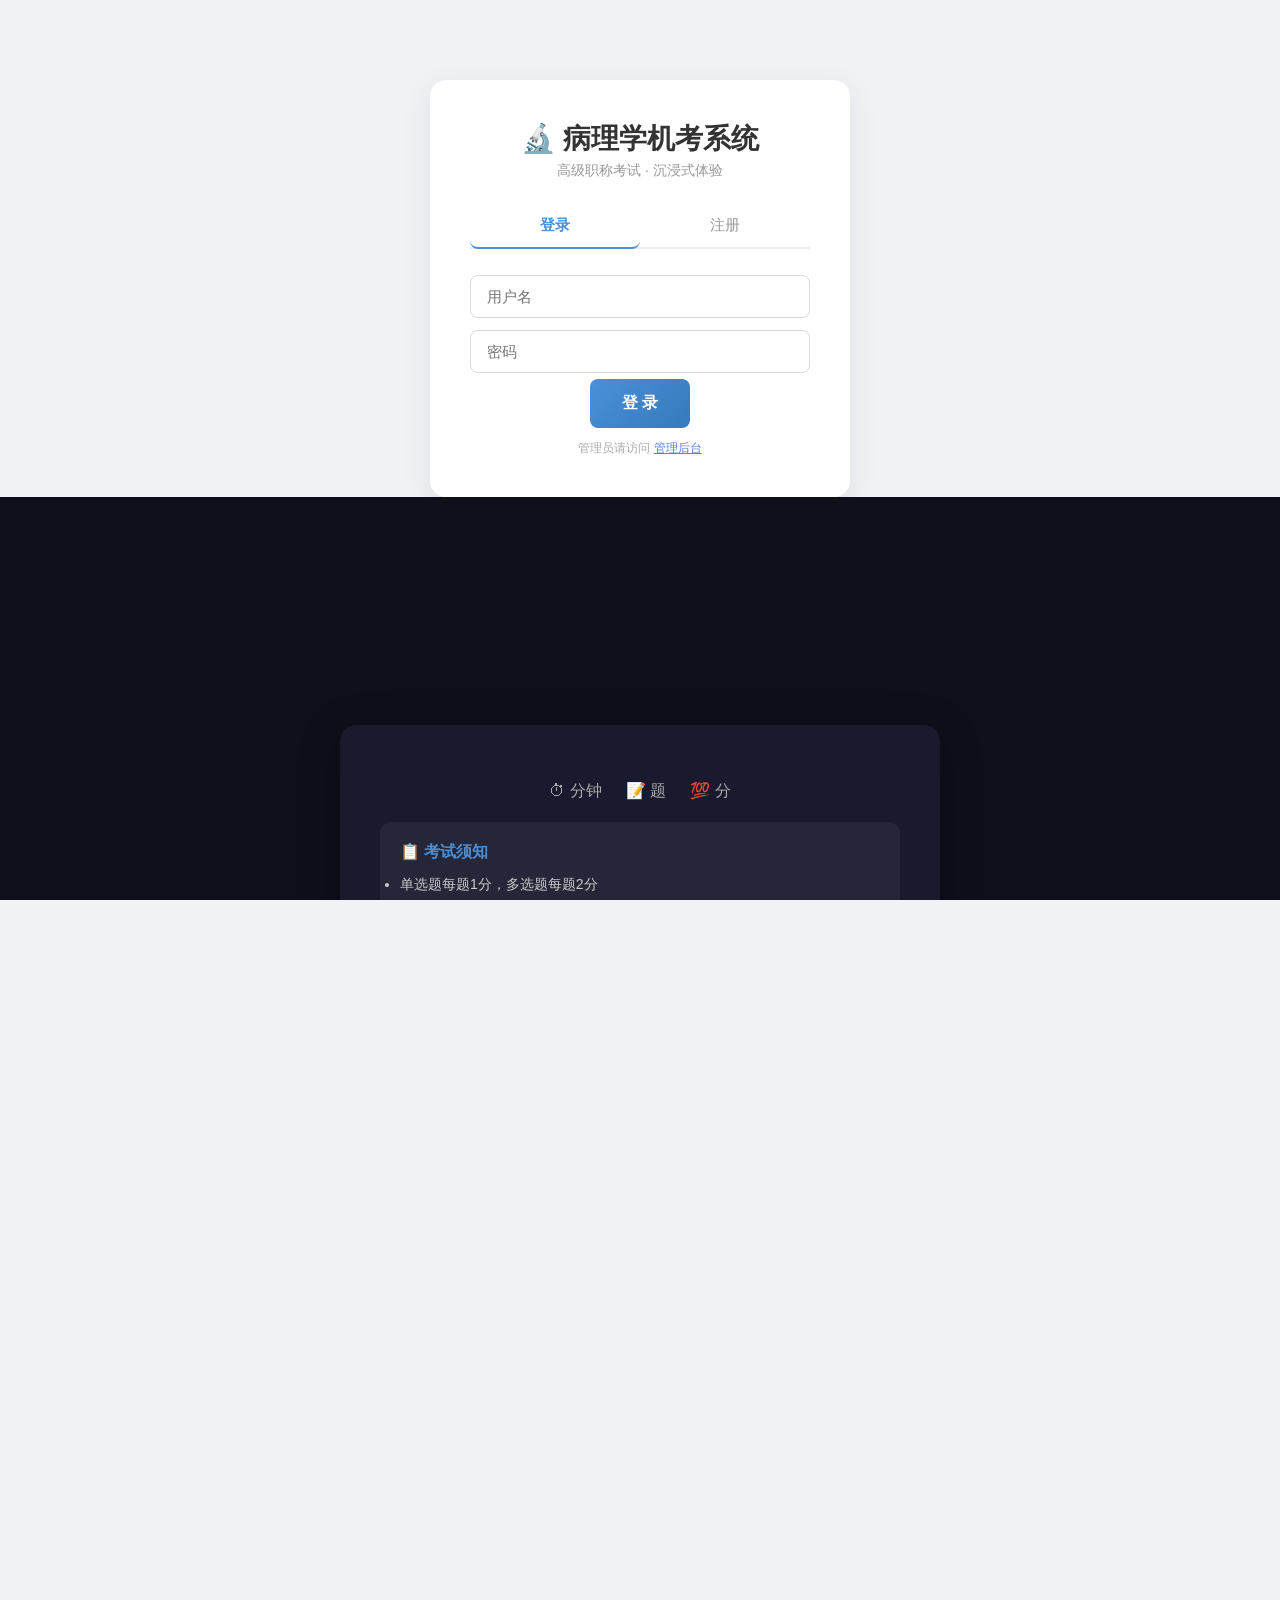
==== exam_system/static/index.html @ 65e271cf "fix: 修复试题解析问题 - backend提交接口增加完整解析数据(content/options/analysis/type) - H5前端添加试题解析展示功能 - 修复H5交卷按钮函数名错误 " ====
<!DOCTYPE html>
<html lang="zh-CN">
<head>
<meta charset="UTF-8">
<meta name="viewport" content="width=device-width, initial-scale=1.0, user-scalable=no">
<title>病理学机考系统</title>
<link rel="stylesheet" href="style.css?v=3.1">
</head>
<body>

<!-- ============ 登录页 ============ -->
<div id="pg-login" class="page active">
  <div class="auth-box">
    <h1>🔬 病理学机考系统</h1>
    <p class="subtitle">高级职称考试 · 沉浸式体验</p>
    <div class="tabs">
      <button class="tab active" onclick="switchAuthTab('login')">登录</button>
      <button class="tab" onclick="switchAuthTab('register')">注册</button>
    </div>
    <div id="form-login">
      <input id="login-user" placeholder="用户名" autocomplete="off">
      <input id="login-pass" type="password" placeholder="密码">
      <button class="btn-primary" onclick="doLogin()">登 录</button>
      <p class="hint">管理员请访问 <a href="/admin" style="color:#5680e9;">管理后台</a></p>
    </div>
    <div id="form-register" style="display:none">
      <input id="reg-user" placeholder="用户名" autocomplete="off">
      <input id="reg-pass" type="password" placeholder="密码(至少4位)">
      <input id="reg-pass2" type="password" placeholder="确认密码">
      <button class="btn-primary" onclick="doRegister()">注 册</button>
    </div>
  </div>
</div>

<!-- ============ 学生首页 ============ -->
<div id="pg-home" class="page">
  <header>
    <h2>🔬 病理学机考系统</h2>
    <div class="header-right">
      <span id="user-name"></span>
      <button class="btn-sm" onclick="showRecords()">📊 我的成绩</button>
      <button class="btn-sm btn-outline" onclick="doLogout()">退出</button>
    </div>
  </header>
  <div id="paper-list" class="paper-grid"></div>
  <div id="records-panel" style="display:none"></div>
</div>

<!-- ============ 考试说明 ============ -->
<div id="pg-intro" class="page dark-bg">
  <div class="intro-card">
    <h2 id="exam-title"></h2>
    <div class="exam-meta">
      <span>⏱ <span id="exam-duration"></span>分钟</span>
      <span>📝 <span id="exam-total"></span>题</span>
      <span>💯 <span id="exam-score"></span>分</span>
    </div>
    <div class="rules">
      <h3>📋 考试须知</h3>
      <ul>
        <li>单选题每题1分，多选题每题2分</li>
        <li>多选题多选/少选/错选均不得分</li>
        <li>共用题干题每组题共用同一题干，案例分析题为不定项选择</li>
        <li>右侧答题卡可快速跳转，已答题目显示蓝色</li>
        <li>交卷后可在回顾页查看全部题目答案和解析</li>
      </ul>
    </div>
    <button class="btn-primary btn-lg" onclick="startExam()">🚀 开始考试</button>
  </div>
</div>

<!-- ============ 板块过渡 ============ -->
<div id="pg-section-intro" class="page dark-bg">
  <div class="section-intro-card">
    <div class="section-badge" id="sec-badge"></div>
    <h2 id="sec-title"></h2>
    <p id="sec-desc"></p>
    <div class="section-stats"><span id="sec-count"></span></div>
    <button class="btn-primary btn-lg" onclick="enterSection()">▶ 进入本部分</button>
  </div>
</div>

<!-- ============ 答题界面 ============ -->
<div id="pg-exam" class="page">
  <!-- 顶部栏 -->
  <div class="exam-topbar">
    <div class="timer" id="timer-display">⏱ 120:00</div>
    <div class="progress-wrap">
      <div class="progress-bar"><div class="progress-fill" id="prog-fill"></div></div>
      <span id="prog-text">0/100</span>
    </div>
    <button class="btn-sm" onclick="toggleAnswerSheet()" style="background:#2a2a4a;color:#ccc;">📋 答题卡</button>
    <button class="btn-submit" onclick="confirmSubmit()">交卷</button>
  </div>

  <!-- 主区域：题目 + 答题卡 -->
  <div class="exam-main">
    <!-- 题目区域 -->
    <div class="exam-left">
      <!-- 共用题干 -->
      <div id="stem-area" class="stem-area" style="display:none">
        <div class="stem-header">
          <span class="stem-badge">📋 共用题干</span>
          <span id="stem-range"></span>
        </div>
        <div class="stem-content" id="stem-content"></div>
      </div>
      <!-- 题目内容 -->
      <div class="question-scroll" id="q-area"></div>
      <!-- 底部导航 -->
      <div class="nav-bar">
        <button class="btn-nav" id="btn-prev" onclick="prevQ()">◀ 上一题</button>
        <span class="q-indicator" id="q-indicator"></span>
        <button class="btn-nav" id="btn-next" onclick="nextQ()">下一题 ▶</button>
      </div>
    </div>

    <!-- 答题卡侧边栏 -->
    <div class="exam-right" id="answer-sheet">
      <div class="sheet-header">
        <span>📋 答题卡</span>
        <span class="sheet-legend">
          <span class="dot done"></span>已答
          <span class="dot cur"></span>当前
          <span class="dot und"></span>未答
        </span>
      </div>
      <div class="sheet-body" id="sheet-body"></div>
    </div>
  </div>
</div>

<!-- ============ 成绩+回顾页 ============ -->
<div id="pg-result" class="page">
  <!-- 成绩头部 -->
  <div class="result-header">
    <h2>🎉 考试完成</h2>
    <div class="score-row">
      <div class="score-circle">
        <span id="res-score">0</span><small>分</small>
      </div>
      <div class="result-stats">
        <div><span class="stat-v" id="res-total">0</span><span class="stat-l">总题数</span></div>
        <div class="stat-good"><span class="stat-v" id="res-correct">0</span><span class="stat-l">答对</span></div>
        <div class="stat-bad"><span class="stat-v" id="res-wrong">0</span><span class="stat-l">答错</span></div>
        <div><span class="stat-v" id="res-rate">0%</span><span class="stat-l">正确率</span></div>
      </div>
    </div>
    <button class="btn-primary" onclick="showPage('pg-home');loadPapers()">返回首页</button>
    <button class="btn-outline" onclick="document.getElementById('review-area').scrollIntoView({behavior:'smooth'})">👇 查看解析</button>
  </div>
  <!-- 题目回顾 -->
  <div class="review-area" id="review-area"></div>
</div>

<script src="app.js?v=3.1"></script>
</body>
</html>
---- exam_system/static/style.css ----
/* ==================== 全局 ==================== */
* { margin:0; padding:0; box-sizing:border-box; }
html, body { height:100%; overflow:hidden; }
body {
  font-family: -apple-system, BlinkMacSystemFont, 'Segoe UI', 'PingFang SC', 'Microsoft YaHei', sans-serif;
  background:#f0f2f5; color:#333;
}

.page { display:none; }
.page.active { display:block; }
#pg-exam.active, #pg-result.active { display:flex; flex-direction:column; height:100vh; }

input, select, textarea {
  padding:12px 16px; border:1px solid #d9d9d9; border-radius:8px;
  font-size:15px; width:100%; margin:6px 0; outline:none; font-family:inherit;
}
input:focus, select:focus, textarea:focus { border-color:#4a90d9; }
textarea { resize:vertical; }

button { cursor:pointer; border:none; border-radius:8px; font-size:15px; padding:10px 20px; transition:all .2s; }
.btn-primary { background:linear-gradient(135deg,#4a90d9,#357abd); color:#fff; padding:14px 32px; font-size:16px; font-weight:600; }
.btn-primary:hover { transform:translateY(-1px); box-shadow:0 4px 15px rgba(74,144,217,.4); }
.btn-primary:disabled { opacity:.5; transform:none; cursor:not-allowed; }
.btn-outline { background:transparent; border:1px solid #d9d9d9; color:#666; }
.btn-sm { padding:6px 14px; font-size:13px; }
.btn-xs { padding:4px 10px; font-size:12px; }
.btn-del { background:#e74c3c; color:#fff; }
.btn-lg { padding:18px 48px; font-size:18px; }

/* ==================== 登录 ==================== */
.auth-box {
  max-width:420px; margin:80px auto 0; background:#fff; border-radius:16px;
  padding:40px; box-shadow:0 8px 30px rgba(0,0,0,.08); text-align:center;
}
.auth-box h1 { font-size:28px; margin-bottom:4px; }
.subtitle { color:#999; margin-bottom:24px; font-size:14px; }
.tabs { display:flex; gap:0; margin-bottom:20px; border-bottom:2px solid #eee; }
.tab { flex:1; padding:12px; background:none; font-size:15px; color:#999; border-bottom:2px solid transparent; margin-bottom:-2px; }
.tab.active { color:#4a90d9; border-bottom-color:#4a90d9; font-weight:600; }
.hint { color:#aaa; font-size:12px; margin-top:12px; }

/* ==================== 头部 ==================== */
header {
  background:linear-gradient(135deg,#1a1a2e,#16213e); color:#fff;
  padding:14px 24px; display:flex; align-items:center; justify-content:space-between;
}
header h2 { font-size:20px; }
.header-right { display:flex; align-items:center; gap:10px; }
.header-right .btn-sm { background:rgba(255,255,255,.15); color:#fff; }
.header-right .btn-outline { border-color:rgba(255,255,255,.3); color:#ccc; }

/* ==================== 试卷卡片 ==================== */
.paper-grid { max-width:900px; margin:24px auto; padding:0 20px; display:grid; grid-template-columns:repeat(auto-fill,minmax(280px,1fr)); gap:16px; }
.paper-card { background:#fff; border-radius:12px; padding:24px; cursor:pointer; box-shadow:0 2px 12px rgba(0,0,0,.06); transition:all .2s; }
.paper-card:hover { transform:translateY(-2px); box-shadow:0 6px 20px rgba(0,0,0,.12); }
.paper-card h3 { font-size:17px; margin-bottom:12px; color:#1a1a2e; }
.paper-info { display:flex; gap:16px; color:#666; font-size:13px; margin-bottom:10px; }
.paper-types { display:flex; flex-wrap:wrap; gap:6px; }
.paper-types span { background:#e8f0fe; color:#4a90d9; padding:3px 8px; border-radius:4px; font-size:12px; }

/* ==================== 考试说明 ==================== */
.dark-bg { background:#0f0f1a; display:flex; align-items:center; justify-content:center; min-height:100vh; }
.intro-card, .section-intro-card {
  background:#1a1a2e; border-radius:16px; padding:40px; max-width:600px; width:90%;
  text-align:center; box-shadow:0 8px 40px rgba(0,0,0,.3); color:#ccc;
}
.intro-card h2 { font-size:24px; color:#fff; margin-bottom:16px; }
.exam-meta { display:flex; justify-content:center; gap:24px; margin-bottom:20px; color:#aaa; }
.rules { text-align:left; background:rgba(255,255,255,.05); border-radius:12px; padding:20px; margin-bottom:24px; }
.rules h3 { color:#4a90d9; margin-bottom:10px; font-size:16px; }
.rules li { color:#ccc; margin:8px 0; font-size:14px; line-height:1.6; }

/* ==================== 板块过渡 ==================== */
.section-intro-card { padding:50px 40px; }
.section-badge { font-size:48px; margin-bottom:16px; }
.section-intro-card h2 { font-size:32px; color:#fff; margin-bottom:8px; }
.section-intro-card p { color:#999; font-size:16px; margin-bottom:20px; }
.section-stats { color:#4a90d9; font-size:14px; margin-bottom:24px; }

/* ==================== 答题界面（固定布局） ==================== */
.exam-topbar {
  background:#1a1a2e; padding:8px 20px; display:flex; align-items:center;
  gap:12px; border-bottom:1px solid #2a2a4a; flex-shrink:0;
}
.timer { color:#4a90d9; font-size:18px; font-weight:600; font-variant-numeric:tabular-nums; min-width:85px; }
.progress-wrap { flex:1; display:flex; align-items:center; gap:10px; }
.progress-bar { flex:1; height:6px; background:#2a2a4a; border-radius:3px; overflow:hidden; }
.progress-fill { height:100%; background:linear-gradient(90deg,#4a90d9,#67b8e0); border-radius:3px; transition:width .3s; }
#prog-text { color:#aaa; font-size:13px; min-width:55px; }
.btn-submit { background:#e74c3c; color:#fff; padding:8px 20px; font-size:14px; border-radius:6px; }

/* 主区域：两栏布局 */
.exam-main {
  display:flex; flex:1; overflow:hidden;
  background:#0f0f1a;
}

/* 左侧：题目区域 */
.exam-left {
  flex:1; display:flex; flex-direction:column; overflow:hidden;
  min-width:0;
}

/* 共用题干 */
.stem-area {
  background:#1e1e36; border-left:4px solid #4a90d9; padding:12px 16px;
  margin:0; border-radius:0; flex-shrink:0; max-height:120px; overflow-y:auto;
}
.stem-header { display:flex; align-items:center; gap:10px; margin-bottom:6px; }
.stem-badge { background:#4a90d9; color:#fff; padding:2px 8px; border-radius:4px; font-size:11px; }
#stem-range { color:#888; font-size:11px; }
.stem-content { color:#ccc; font-size:14px; line-height:1.6; }

/* 题目滚动区 */
.question-scroll {
  flex:1; overflow-y:auto; padding:16px 20px;
}
.q-card { background:#1a1a2e; border-radius:12px; padding:24px; }
.q-header { display:flex; align-items:center; gap:10px; margin-bottom:16px; flex-wrap:wrap; }
.q-num { color:#4a90d9; font-size:15px; font-weight:600; }
.q-type { background:rgba(74,144,217,.15); color:#4a90d9; padding:2px 10px; border-radius:4px; font-size:12px; }
.hint-tag { padding:2px 8px; border-radius:4px; font-size:11px; font-weight:600; }
.multi-hint { background:rgba(243,156,18,.15); color:#f39c12; }

.q-content { color:#e0e0e0; font-size:16px; line-height:1.8; margin-bottom:20px; }
.q-options { display:flex; flex-direction:column; gap:10px; }

/* 选项 - 单选/多选区分 */
.opt {
  display:flex; align-items:flex-start; gap:12px; padding:12px 16px;
  border:2px solid #2a2a4a; border-radius:10px; cursor:pointer;
  transition:all .15s; background:transparent; user-select:none;
}
.opt:hover { border-color:#4a90d9; background:rgba(74,144,217,.05); }
.opt.sel { border-color:#4a90d9; background:rgba(74,144,217,.12); }
.opt-icon {
  width:24px; height:24px; display:flex; align-items:center; justify-content:center;
  font-size:18px; color:#888; flex-shrink:0; margin-top:1px;
}
.opt.sel .opt-icon { color:#4a90d9; }
.opt-text { color:#ccc; font-size:15px; line-height:1.6; padding-top:1px; flex:1; }

/* 底部导航 */
.nav-bar {
  display:flex; align-items:center; justify-content:space-between;
  padding:12px 20px; background:#1a1a2e; border-top:1px solid #2a2a4a;
  flex-shrink:0;
}
.btn-nav { background:#2a2a4a; color:#ccc; padding:10px 24px; border-radius:8px; font-size:15px; }
.btn-nav:hover { background:#3a3a5a; }
.q-indicator { color:#888; font-size:14px; font-weight:600; }

/* 右侧：答题卡 */
.exam-right {
  width:280px; background:#151525; border-left:1px solid #2a2a4a;
  display:flex; flex-direction:column; flex-shrink:0; overflow:hidden;
}
.sheet-header {
  display:flex; justify-content:space-between; align-items:center;
  padding:12px 14px; color:#ccc; font-size:14px; font-weight:600;
  border-bottom:1px solid #2a2a4a; flex-shrink:0;
}
.sheet-legend { display:flex; gap:10px; font-size:11px; font-weight:400; color:#888; }
.dot { display:inline-block; width:10px; height:10px; border-radius:2px; margin-right:3px; vertical-align:middle; }
.dot.done { background:#4a90d9; }
.dot.cur { background:transparent; border:2px solid #f39c12; width:8px; height:8px; }
.dot.und { background:#2a2a4a; }

.sheet-body { flex:1; overflow-y:auto; padding:10px; }
.sheet-section { margin-bottom:14px; }
.sheet-sec-title { color:#888; font-size:12px; margin-bottom:6px; padding-left:4px; }
.sheet-grid { display:flex; flex-wrap:wrap; gap:5px; }
.sheet-num {
  width:30px; height:30px; border-radius:4px; background:#2a2a4a;
  color:#999; font-size:12px; font-weight:600;
  display:flex; align-items:center; justify-content:center;
  cursor:pointer; transition:all .15s;
}
.sheet-num:hover { background:#3a3a5a; }
.sheet-num.done { background:#4a90d9; color:#fff; }
.sheet-num.cur { border:2px solid #f39c12; box-shadow:0 0 6px rgba(243,156,18,.4); }

/* ==================== 成绩+回顾页 ==================== */
#pg-result { background:#0f0f1a; overflow-y:auto; }
.result-header {
  text-align:center; padding:30px 20px;
  background:linear-gradient(180deg,#1a1a2e,#0f0f1a);
  position:sticky; top:0; z-index:5;
}
.result-header h2 { color:#fff; font-size:26px; margin-bottom:16px; }
.score-row { display:flex; align-items:center; justify-content:center; gap:40px; margin-bottom:20px; flex-wrap:wrap; }

.score-circle {
  width:100px; height:100px; border-radius:50%;
  background:linear-gradient(135deg,#4a90d9,#357abd);
  display:flex; flex-direction:column; align-items:center; justify-content:center;
  color:#fff; flex-shrink:0;
}
.score-circle span { font-size:36px; font-weight:700; }
.score-circle small { font-size:14px; opacity:.8; }

.result-stats { display:flex; gap:24px; }
.result-stats > div { text-align:center; }
.stat-v { display:block; font-size:24px; font-weight:700; color:#fff; }
.stat-l { font-size:12px; color:#888; }
.stat-good .stat-v { color:#2ecc71; }
.stat-bad .stat-v { color:#e74c3c; }

.result-header .btn-primary, .result-header .btn-outline { margin:0 8px; }

/* 题目回顾 */
.review-area { max-width:800px; margin:0 auto; padding:10px 20px 40px; }

.review-card {
  background:#1a1a2e; border-radius:12px; padding:20px 24px; margin-bottom:16px;
  border-left:4px solid #2a2a4a;
}
.review-card.review-correct { border-left-color:#2ecc71; }
.review-card.review-wrong { border-left-color:#e74c3c; }

.review-q-header { display:flex; align-items:center; gap:10px; margin-bottom:12px; flex-wrap:wrap; }
.review-q-num { color:#4a90d9; font-size:14px; font-weight:600; }
.review-q-type { background:rgba(74,144,217,.15); color:#4a90d9; padding:2px 8px; border-radius:4px; font-size:11px; }
.review-result { padding:2px 10px; border-radius:4px; font-size:12px; font-weight:600; }
.tag-correct { background:rgba(46,204,113,.15); color:#2ecc71; }
.tag-wrong { background:rgba(231,76,60,.15); color:#e74c3c; }

.review-q-content { color:#e0e0e0; font-size:15px; line-height:1.8; margin-bottom:12px; }

.review-options { display:flex; flex-direction:column; gap:6px; margin-bottom:12px; }
.review-opt {
  display:flex; align-items:center; gap:10px; padding:8px 14px;
  border-radius:8px; background:#22223a; color:#bbb; font-size:14px;
  position:relative;
}
.review-opt.opt-right { background:rgba(46,204,113,.1); color:#2ecc71; }
.review-opt.opt-user-wrong { background:rgba(231,76,60,.08); }
.review-opt-key {
  width:24px; height:24px; border-radius:50%; background:#2a2a4a;
  display:flex; align-items:center; justify-content:center;
  font-weight:600; font-size:12px; color:#888; flex-shrink:0;
}
.opt-right .review-opt-key { background:#2ecc71; color:#fff; }
.review-opt-text { flex:1; }
.review-opt .marker-correct {
  color:#2ecc71; font-size:18px; font-weight:700; margin-left:auto;
}
.review-opt .marker-wrong {
  color:#e74c3c; font-size:18px; font-weight:700; margin-left:auto;
}

.review-answer-row { display:flex; gap:24px; margin-bottom:8px; font-size:14px; }
.ans-label { color:#888; }
.ans-val { font-weight:600; }
.ans-correct { color:#2ecc71; }
.ans-wrong { color:#e74c3c; }

.review-analysis {
  background:rgba(74,144,217,.08); border-radius:8px;
  padding:12px 16px; color:#bbb; font-size:14px; line-height:1.7; margin-top:8px;
}
.review-analysis .ans-label { color:#4a90d9; font-weight:600; }

/* ==================== 管理后台 ==================== */
.admin-section { max-width:1000px; margin:20px auto; padding:0 20px; }
.admin-section h3 { font-size:20px; margin-bottom:16px; }
.tbl { width:100%; border-collapse:collapse; background:#fff; border-radius:8px; overflow:hidden; font-size:14px; }
.tbl th { background:#f5f6fa; padding:10px; text-align:left; font-weight:600; }
.tbl td { padding:10px; border-top:1px solid #eee; }
.form-card { background:#fff; border-radius:12px; padding:24px; margin:16px 0; box-shadow:0 2px 8px rgba(0,0,0,.06); }
.form-card h4 { margin-bottom:16px; }
.form-row { display:flex; gap:10px; }
.form-row input { width:50%; }

.import-tabs { display:flex; gap:0; margin:16px 0; border-bottom:2px solid #eee; }
.import-tabs .tab { padding:10px 20px; }
.import-panel { background:#fff; border-radius:12px; padding:24px; margin-top:16px; }
.import-panel h4 { margin-bottom:12px; }
.import-panel .hint { font-size:12px; color:#888; margin-bottom:16px; white-space:pre-line; line-height:1.6; }

.qc-badge { display:inline-block; background:#e8f0fe; color:#4a90d9; padding:4px 12px; border-radius:6px; margin:4px; font-size:14px; }

.stats-grid { display:grid; grid-template-columns:repeat(auto-fill,minmax(160px,1fr)); gap:12px; margin-bottom:24px; }
.stat-card { background:#fff; border-radius:10px; padding:20px; text-align:center; box-shadow:0 2px 8px rgba(0,0,0,.05); }
.stat-card h4 { font-size:13px; color:#888; margin-bottom:8px; }
.big-num { font-size:32px; font-weight:700; color:#1a1a2e; }

.empty { text-align:center; color:#999; padding:40px; }

.record-item {
  background:#fff; border-radius:8px; padding:12px 16px; margin:8px 0;
  display:flex; justify-content:space-between; align-items:center;
  box-shadow:0 1px 4px rgba(0,0,0,.04);
}

/* ==================== 响应式 ==================== */
@media (max-width:800px) {
  .auth-box { margin:20px; padding:24px; }

  /* 答题卡覆盖显示 */
  .exam-right {
    position:fixed; right:-300px; top:0; bottom:0; width:280px; z-index:100;
    transition:right .3s; box-shadow:-4px 0 20px rgba(0,0,0,.5);
  }
  .exam-right.open { right:0; }

  .exam-topbar { padding:8px 12px; gap:8px; }
  .timer { font-size:14px; min-width:70px; }
  .btn-submit { padding:6px 12px; font-size:12px; }
  .question-scroll { padding:12px; }
  .q-card { padding:16px; }

  .score-row { flex-direction:column; gap:16px; }
  .result-stats { gap:16px; }
  .result-stats .stat-v { font-size:20px; }
}
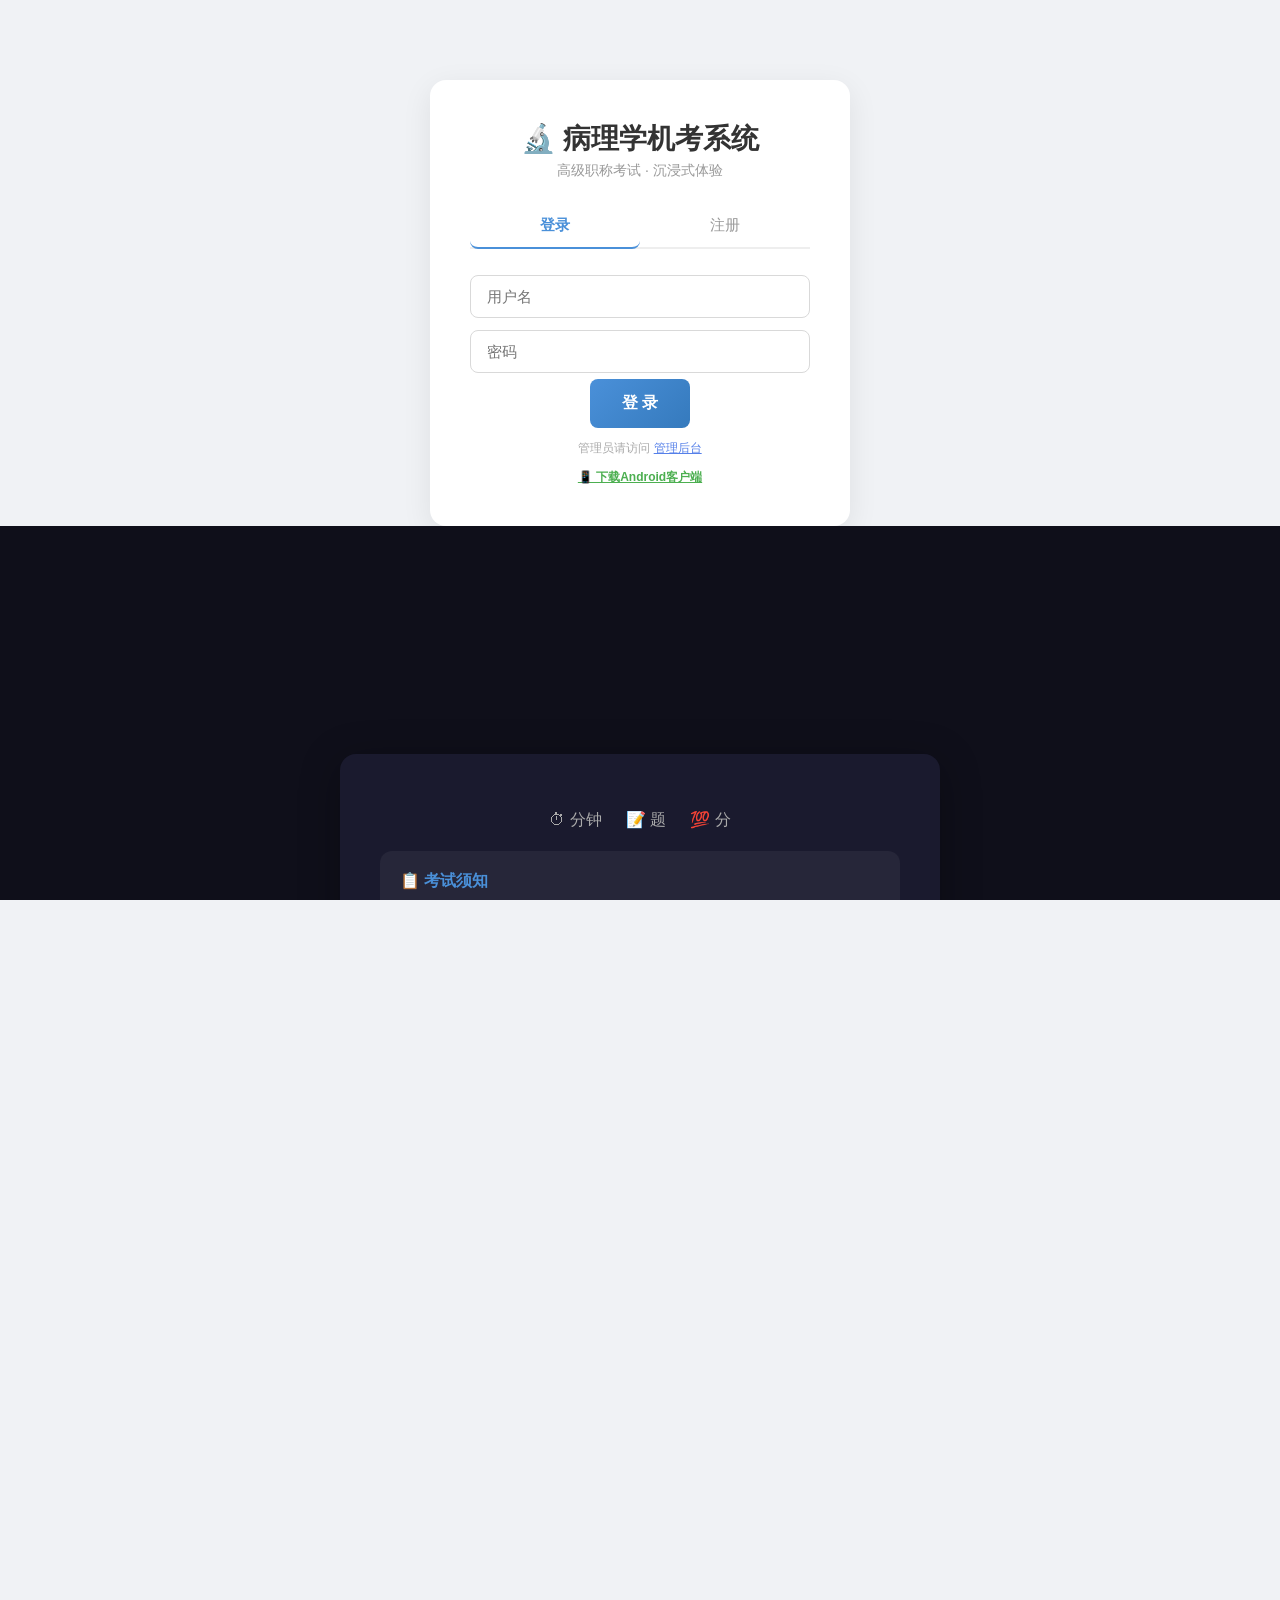
==== commit 3d929efd: "add APK download link to PC login" ====
--- a/exam_system/static/index.html
+++ b/exam_system/static/index.html
@@ -1,158 +1,159 @@
-<!DOCTYPE html>
-<html lang="zh-CN">
-<head>
-<meta charset="UTF-8">
-<meta name="viewport" content="width=device-width, initial-scale=1.0, user-scalable=no">
-<title>病理学机考系统</title>
-<link rel="stylesheet" href="style.css?v=3.1">
-</head>
-<body>
-
-<!-- ============ 登录页 ============ -->
-<div id="pg-login" class="page active">
-  <div class="auth-box">
-    <h1>🔬 病理学机考系统</h1>
-    <p class="subtitle">高级职称考试 · 沉浸式体验</p>
-    <div class="tabs">
-      <button class="tab active" onclick="switchAuthTab('login')">登录</button>
-      <button class="tab" onclick="switchAuthTab('register')">注册</button>
-    </div>
-    <div id="form-login">
-      <input id="login-user" placeholder="用户名" autocomplete="off">
-      <input id="login-pass" type="password" placeholder="密码">
-      <button class="btn-primary" onclick="doLogin()">登 录</button>
-      <p class="hint">管理员请访问 <a href="/admin" style="color:#5680e9;">管理后台</a></p>
-    </div>
-    <div id="form-register" style="display:none">
-      <input id="reg-user" placeholder="用户名" autocomplete="off">
-      <input id="reg-pass" type="password" placeholder="密码(至少4位)">
-      <input id="reg-pass2" type="password" placeholder="确认密码">
-      <button class="btn-primary" onclick="doRegister()">注 册</button>
-    </div>
-  </div>
-</div>
-
-<!-- ============ 学生首页 ============ -->
-<div id="pg-home" class="page">
-  <header>
-    <h2>🔬 病理学机考系统</h2>
-    <div class="header-right">
-      <span id="user-name"></span>
-      <button class="btn-sm" onclick="showRecords()">📊 我的成绩</button>
-      <button class="btn-sm btn-outline" onclick="doLogout()">退出</button>
-    </div>
-  </header>
-  <div id="paper-list" class="paper-grid"></div>
-  <div id="records-panel" style="display:none"></div>
-</div>
-
-<!-- ============ 考试说明 ============ -->
-<div id="pg-intro" class="page dark-bg">
-  <div class="intro-card">
-    <h2 id="exam-title"></h2>
-    <div class="exam-meta">
-      <span>⏱ <span id="exam-duration"></span>分钟</span>
-      <span>📝 <span id="exam-total"></span>题</span>
-      <span>💯 <span id="exam-score"></span>分</span>
-    </div>
-    <div class="rules">
-      <h3>📋 考试须知</h3>
-      <ul>
-        <li>单选题每题1分，多选题每题2分</li>
-        <li>多选题多选/少选/错选均不得分</li>
-        <li>共用题干题每组题共用同一题干，案例分析题为不定项选择</li>
-        <li>右侧答题卡可快速跳转，已答题目显示蓝色</li>
-        <li>交卷后可在回顾页查看全部题目答案和解析</li>
-      </ul>
-    </div>
-    <button class="btn-primary btn-lg" onclick="startExam()">🚀 开始考试</button>
-  </div>
-</div>
-
-<!-- ============ 板块过渡 ============ -->
-<div id="pg-section-intro" class="page dark-bg">
-  <div class="section-intro-card">
-    <div class="section-badge" id="sec-badge"></div>
-    <h2 id="sec-title"></h2>
-    <p id="sec-desc"></p>
-    <div class="section-stats"><span id="sec-count"></span></div>
-    <button class="btn-primary btn-lg" onclick="enterSection()">▶ 进入本部分</button>
-  </div>
-</div>
-
-<!-- ============ 答题界面 ============ -->
-<div id="pg-exam" class="page">
-  <!-- 顶部栏 -->
-  <div class="exam-topbar">
-    <div class="timer" id="timer-display">⏱ 120:00</div>
-    <div class="progress-wrap">
-      <div class="progress-bar"><div class="progress-fill" id="prog-fill"></div></div>
-      <span id="prog-text">0/100</span>
-    </div>
-    <button class="btn-sm" onclick="toggleAnswerSheet()" style="background:#2a2a4a;color:#ccc;">📋 答题卡</button>
-    <button class="btn-submit" onclick="confirmSubmit()">交卷</button>
-  </div>
-
-  <!-- 主区域：题目 + 答题卡 -->
-  <div class="exam-main">
-    <!-- 题目区域 -->
-    <div class="exam-left">
-      <!-- 共用题干 -->
-      <div id="stem-area" class="stem-area" style="display:none">
-        <div class="stem-header">
-          <span class="stem-badge">📋 共用题干</span>
-          <span id="stem-range"></span>
-        </div>
-        <div class="stem-content" id="stem-content"></div>
-      </div>
-      <!-- 题目内容 -->
-      <div class="question-scroll" id="q-area"></div>
-      <!-- 底部导航 -->
-      <div class="nav-bar">
-        <button class="btn-nav" id="btn-prev" onclick="prevQ()">◀ 上一题</button>
-        <span class="q-indicator" id="q-indicator"></span>
-        <button class="btn-nav" id="btn-next" onclick="nextQ()">下一题 ▶</button>
-      </div>
-    </div>
-
-    <!-- 答题卡侧边栏 -->
-    <div class="exam-right" id="answer-sheet">
-      <div class="sheet-header">
-        <span>📋 答题卡</span>
-        <span class="sheet-legend">
-          <span class="dot done"></span>已答
-          <span class="dot cur"></span>当前
-          <span class="dot und"></span>未答
-        </span>
-      </div>
-      <div class="sheet-body" id="sheet-body"></div>
-    </div>
-  </div>
-</div>
-
-<!-- ============ 成绩+回顾页 ============ -->
-<div id="pg-result" class="page">
-  <!-- 成绩头部 -->
-  <div class="result-header">
-    <h2>🎉 考试完成</h2>
-    <div class="score-row">
-      <div class="score-circle">
-        <span id="res-score">0</span><small>分</small>
-      </div>
-      <div class="result-stats">
-        <div><span class="stat-v" id="res-total">0</span><span class="stat-l">总题数</span></div>
-        <div class="stat-good"><span class="stat-v" id="res-correct">0</span><span class="stat-l">答对</span></div>
-        <div class="stat-bad"><span class="stat-v" id="res-wrong">0</span><span class="stat-l">答错</span></div>
-        <div><span class="stat-v" id="res-rate">0%</span><span class="stat-l">正确率</span></div>
-      </div>
-    </div>
-    <button class="btn-primary" onclick="showPage('pg-home');loadPapers()">返回首页</button>
-    <button class="btn-outline" onclick="document.getElementById('review-area').scrollIntoView({behavior:'smooth'})">👇 查看解析</button>
-  </div>
-  <!-- 题目回顾 -->
-  <div class="review-area" id="review-area"></div>
-</div>
-
-<script src="app.js?v=3.1"></script>
-</body>
-</html>
+<!DOCTYPE html>
+<html lang="zh-CN">
+<head>
+<meta charset="UTF-8">
+<meta name="viewport" content="width=device-width, initial-scale=1.0, user-scalable=no">
+<title>病理学机考系统</title>
+<link rel="stylesheet" href="style.css?v=3.1">
+</head>
+<body>
+
+<!-- ============ 登录页 ============ -->
+<div id="pg-login" class="page active">
+  <div class="auth-box">
+    <h1>🔬 病理学机考系统</h1>
+    <p class="subtitle">高级职称考试 · 沉浸式体验</p>
+    <div class="tabs">
+      <button class="tab active" onclick="switchAuthTab('login')">登录</button>
+      <button class="tab" onclick="switchAuthTab('register')">注册</button>
+    </div>
+    <div id="form-login">
+      <input id="login-user" placeholder="用户名" autocomplete="off">
+      <input id="login-pass" type="password" placeholder="密码">
+      <button class="btn-primary" onclick="doLogin()">登 录</button>
+      <p class="hint">管理员请访问 <a href="/admin" style="color:#5680e9;">管理后台</a></p>
+      <p class="hint" style="margin-top:12px;"><a href="/pc/apk/exam-app.apk" style="color:#4CAF50;font-weight:bold;">📱 下载Android客户端</a></p>
+    </div>
+    <div id="form-register" style="display:none">
+      <input id="reg-user" placeholder="用户名" autocomplete="off">
+      <input id="reg-pass" type="password" placeholder="密码(至少4位)">
+      <input id="reg-pass2" type="password" placeholder="确认密码">
+      <button class="btn-primary" onclick="doRegister()">注 册</button>
+    </div>
+  </div>
+</div>
+
+<!-- ============ 学生首页 ============ -->
+<div id="pg-home" class="page">
+  <header>
+    <h2>🔬 病理学机考系统</h2>
+    <div class="header-right">
+      <span id="user-name"></span>
+      <button class="btn-sm" onclick="showRecords()">📊 我的成绩</button>
+      <button class="btn-sm btn-outline" onclick="doLogout()">退出</button>
+    </div>
+  </header>
+  <div id="paper-list" class="paper-grid"></div>
+  <div id="records-panel" style="display:none"></div>
+</div>
+
+<!-- ============ 考试说明 ============ -->
+<div id="pg-intro" class="page dark-bg">
+  <div class="intro-card">
+    <h2 id="exam-title"></h2>
+    <div class="exam-meta">
+      <span>⏱ <span id="exam-duration"></span>分钟</span>
+      <span>📝 <span id="exam-total"></span>题</span>
+      <span>💯 <span id="exam-score"></span>分</span>
+    </div>
+    <div class="rules">
+      <h3>📋 考试须知</h3>
+      <ul>
+        <li>单选题每题1分，多选题每题2分</li>
+        <li>多选题多选/少选/错选均不得分</li>
+        <li>共用题干题每组题共用同一题干，案例分析题为不定项选择</li>
+        <li>右侧答题卡可快速跳转，已答题目显示蓝色</li>
+        <li>交卷后可在回顾页查看全部题目答案和解析</li>
+      </ul>
+    </div>
+    <button class="btn-primary btn-lg" onclick="startExam()">🚀 开始考试</button>
+  </div>
+</div>
+
+<!-- ============ 板块过渡 ============ -->
+<div id="pg-section-intro" class="page dark-bg">
+  <div class="section-intro-card">
+    <div class="section-badge" id="sec-badge"></div>
+    <h2 id="sec-title"></h2>
+    <p id="sec-desc"></p>
+    <div class="section-stats"><span id="sec-count"></span></div>
+    <button class="btn-primary btn-lg" onclick="enterSection()">▶ 进入本部分</button>
+  </div>
+</div>
+
+<!-- ============ 答题界面 ============ -->
+<div id="pg-exam" class="page">
+  <!-- 顶部栏 -->
+  <div class="exam-topbar">
+    <div class="timer" id="timer-display">⏱ 120:00</div>
+    <div class="progress-wrap">
+      <div class="progress-bar"><div class="progress-fill" id="prog-fill"></div></div>
+      <span id="prog-text">0/100</span>
+    </div>
+    <button class="btn-sm" onclick="toggleAnswerSheet()" style="background:#2a2a4a;color:#ccc;">📋 答题卡</button>
+    <button class="btn-submit" onclick="confirmSubmit()">交卷</button>
+  </div>
+
+  <!-- 主区域：题目 + 答题卡 -->
+  <div class="exam-main">
+    <!-- 题目区域 -->
+    <div class="exam-left">
+      <!-- 共用题干 -->
+      <div id="stem-area" class="stem-area" style="display:none">
+        <div class="stem-header">
+          <span class="stem-badge">📋 共用题干</span>
+          <span id="stem-range"></span>
+        </div>
+        <div class="stem-content" id="stem-content"></div>
+      </div>
+      <!-- 题目内容 -->
+      <div class="question-scroll" id="q-area"></div>
+      <!-- 底部导航 -->
+      <div class="nav-bar">
+        <button class="btn-nav" id="btn-prev" onclick="prevQ()">◀ 上一题</button>
+        <span class="q-indicator" id="q-indicator"></span>
+        <button class="btn-nav" id="btn-next" onclick="nextQ()">下一题 ▶</button>
+      </div>
+    </div>
+
+    <!-- 答题卡侧边栏 -->
+    <div class="exam-right" id="answer-sheet">
+      <div class="sheet-header">
+        <span>📋 答题卡</span>
+        <span class="sheet-legend">
+          <span class="dot done"></span>已答
+          <span class="dot cur"></span>当前
+          <span class="dot und"></span>未答
+        </span>
+      </div>
+      <div class="sheet-body" id="sheet-body"></div>
+    </div>
+  </div>
+</div>
+
+<!-- ============ 成绩+回顾页 ============ -->
+<div id="pg-result" class="page">
+  <!-- 成绩头部 -->
+  <div class="result-header">
+    <h2>🎉 考试完成</h2>
+    <div class="score-row">
+      <div class="score-circle">
+        <span id="res-score">0</span><small>分</small>
+      </div>
+      <div class="result-stats">
+        <div><span class="stat-v" id="res-total">0</span><span class="stat-l">总题数</span></div>
+        <div class="stat-good"><span class="stat-v" id="res-correct">0</span><span class="stat-l">答对</span></div>
+        <div class="stat-bad"><span class="stat-v" id="res-wrong">0</span><span class="stat-l">答错</span></div>
+        <div><span class="stat-v" id="res-rate">0%</span><span class="stat-l">正确率</span></div>
+      </div>
+    </div>
+    <button class="btn-primary" onclick="showPage('pg-home');loadPapers()">返回首页</button>
+    <button class="btn-outline" onclick="document.getElementById('review-area').scrollIntoView({behavior:'smooth'})">👇 查看解析</button>
+  </div>
+  <!-- 题目回顾 -->
+  <div class="review-area" id="review-area"></div>
+</div>
+
+<script src="app.js?v=3.1"></script>
+</body>
+</html>
